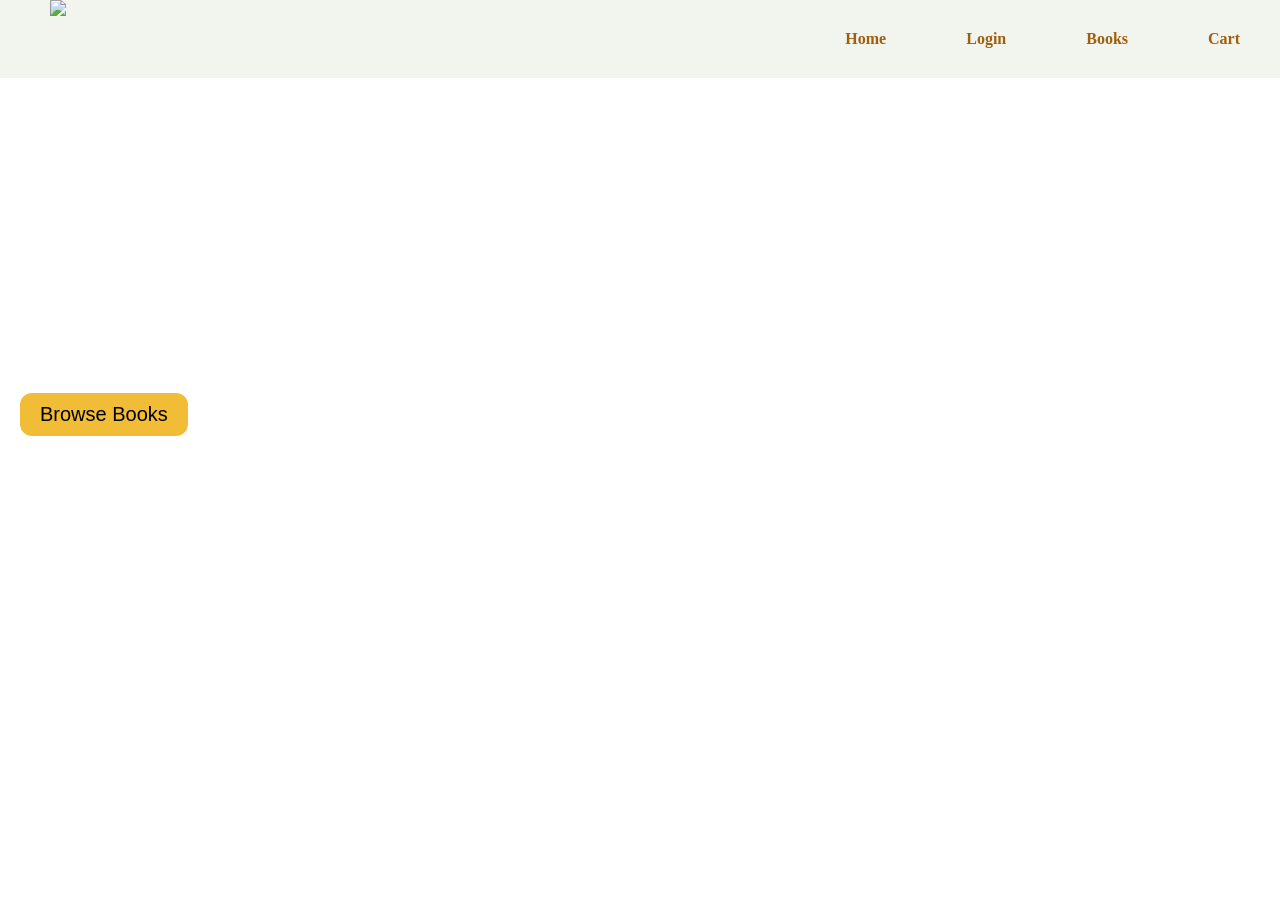
==== index.html @ 8dc9f9da "Add files via upload" ====
<!DOCTYPE html>
<html lang="en">
<head>
    <meta charset="UTF-8">
    <meta name="viewport" content="width=device-width, initial-scale=1.0">
    <title>Bookie Online Store</title>
    <link rel="stylesheet" href="style.css" />
</head>
<body>
    <section id="header">
        <a href="#"><img src="img/logo.png" class="logo"/></a>
        <div>
            <ul id="navbar">
                <li><a href="index.html">Home</a></li>
                <li><a href="login.html">Login</a></li>
                <li><a href="books.html">Books</a></li>
                <li><a href="cart.html">Cart</a></li>
            </ul>
        </div>
    </section>

    <section id="hero">
        <h1>Welcome to Bookie</h1>
        <p>Your one-stop online bookstore for programming and tech books</p>
        <button>Browse Books</button>
    </section>
</body>
</html>
---- style.css ----
*{
    margin: 0;
    padding: 0;
    box-sizing: border-box;
}


#header{
    display: flex;
    /* border: 2px solid black; */
    justify-content: space-between;
    background-color: rgb(242, 245, 237);
    /* padding: 0 20px; */
    

}
.logo{
    width:80px;
    height:auto;
    margin-left: 50px;
}
#navbar{
    display: flex;
    align-items: center;
    justify-content: center;
}
#navbar li{
    list-style: none;
    display: flex;
    justify-content: center;
    align-items: center;
    padding: 30px 40px;
}
#navbar li a{
    text-decoration: none;
    font-size: 16px;
    font-weight: 600;
    color: rgb(160, 94, 14);
    transition: 0.3s ease;
}
#navbar li a:hover{
    color: rgb(101, 101, 233);
}
#hero{
    height: 60vh;
    background-image: url(img/hero1.jpg);
    background-repeat: no-repeat;
    background-size: cover;
    background-position: center;
    display: flex;
    flex-direction: column;
    justify-content: center;
    align-items: flex-start;
}
#hero h1{
    color:white;
    margin-left: 20px;
    font-size: 65px;
}

#hero p{
    color:white;
    margin-top: 10px;
    margin-left: 20px;
    font-size: 25px;
}
#hero button{
    padding: 10px 20px;
    background-color: rgb(241, 189, 55);
    color: black;
    border-radius: 12px;
    outline: none;
    border: 0;
    margin-top: 20px;
    margin-left: 20px;
    font-size: 20px;
    font-family:'Franklin Gothic Medium', 'Arial Narrow', Arial, sans-serif;

}
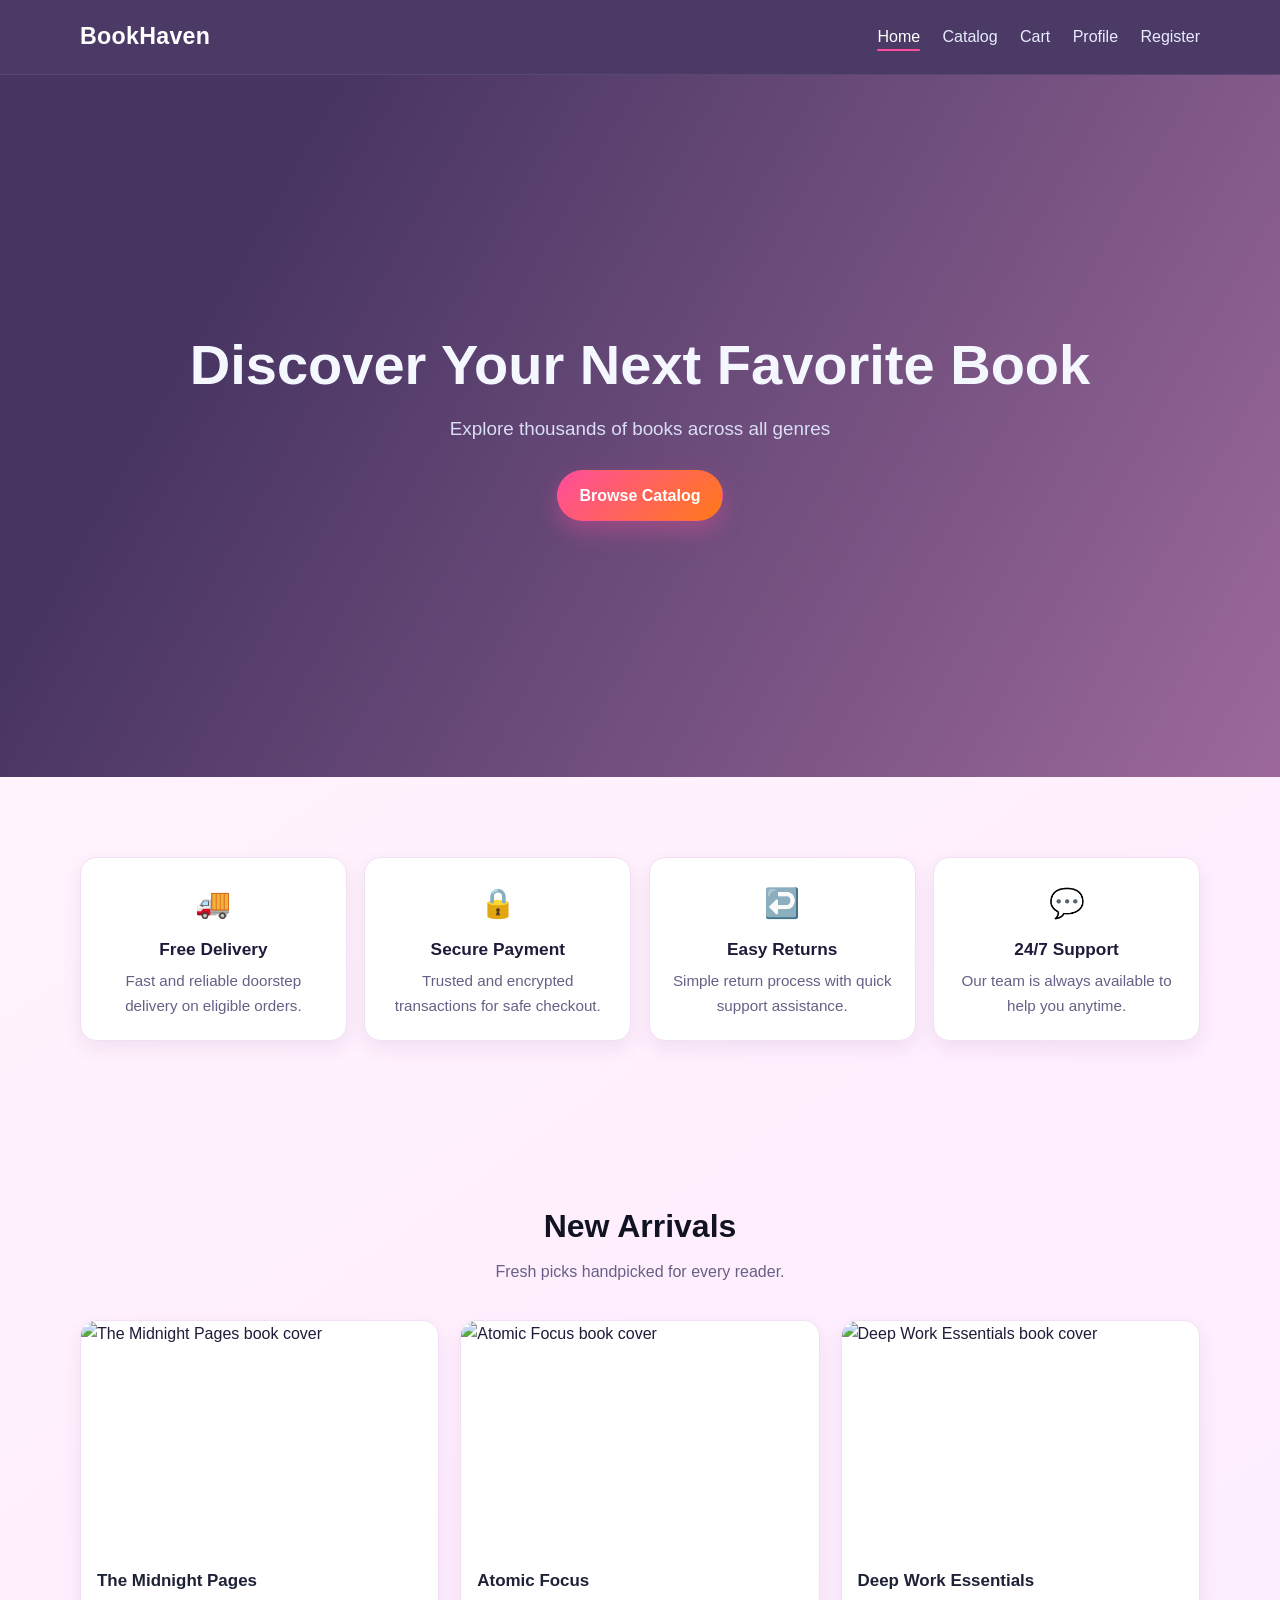
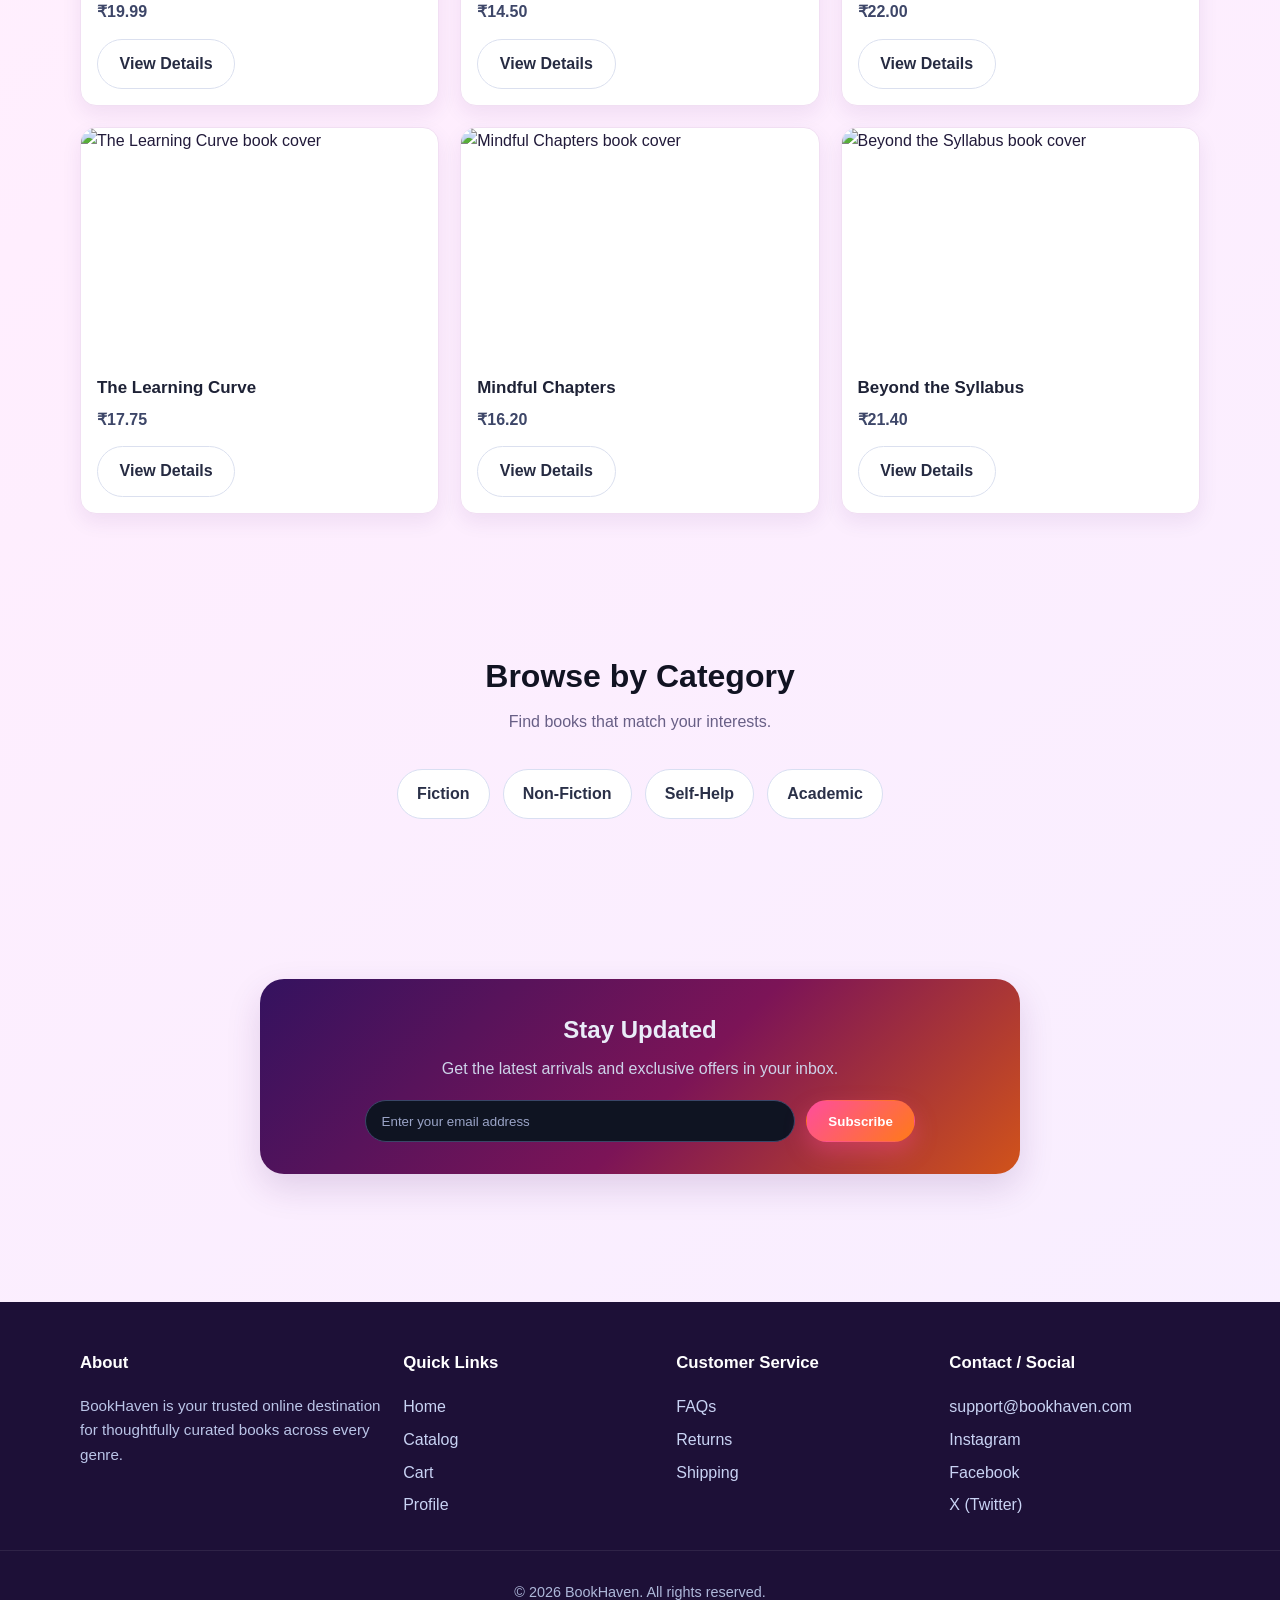
==== commit 79709f18: "Add files via upload" ====
--- a/index.html
+++ b/index.html
@@ -1,28 +1,187 @@
 <!DOCTYPE html>
 <html lang="en">
 <head>
-    <meta charset="UTF-8">
-    <meta name="viewport" content="width=device-width, initial-scale=1.0">
-    <title>Bookie Online Store</title>
-    <link rel="stylesheet" href="style.css" />
+  <meta charset="UTF-8" />
+  <meta name="viewport" content="width=device-width, initial-scale=1.0" />
+  <title>BookHaven | Online Book Store</title>
+  <link rel="stylesheet" href="style.css" />
 </head>
 <body>
-    <section id="header">
-        <a href="#"><img src="img/logo.png" class="logo"/></a>
-        <div>
-            <ul id="navbar">
-                <li><a href="index.html">Home</a></li>
-                <li><a href="login.html">Login</a></li>
-                <li><a href="books.html">Books</a></li>
-                <li><a href="cart.html">Cart</a></li>
-            </ul>
-        </div>
+  <header class="site-header">
+    <nav class="navbar container" aria-label="Main Navigation">
+      <a href="index.html" class="logo">BookHaven</a>
+      <ul class="nav-links">
+        <li><a href="index.html" class="active">Home</a></li>
+        <li><a href="catalog.html">Catalog</a></li>
+        <li><a href="cart.html">Cart</a></li>
+        <li><a href="#">Profile</a></li>
+        <li><a href="register.html">Register</a></li>
+      </ul>
+    </nav>
+  </header>
+
+  <main>
+    <section class="hero" aria-label="Hero Banner">
+      <div class="hero-overlay"></div>
+      <div class="hero-content container">
+        <h1>Discover Your Next Favorite Book</h1>
+        <p>Explore thousands of books across all genres</p>
+        <a href="catalog.html" class="btn btn-primary">Browse Catalog</a>
+      </div>
     </section>
 
-    <section id="hero">
-        <h1>Welcome to Bookie</h1>
-        <p>Your one-stop online bookstore for programming and tech books</p>
-        <button>Browse Books</button>
+    <section class="features section-spacing">
+      <div class="container">
+        <div class="feature-grid">
+          <article class="feature-card">
+            <span class="feature-icon" aria-hidden="true">🚚</span>
+            <h3>Free Delivery</h3>
+            <p>Fast and reliable doorstep delivery on eligible orders.</p>
+          </article>
+          <article class="feature-card">
+            <span class="feature-icon" aria-hidden="true">🔒</span>
+            <h3>Secure Payment</h3>
+            <p>Trusted and encrypted transactions for safe checkout.</p>
+          </article>
+          <article class="feature-card">
+            <span class="feature-icon" aria-hidden="true">↩️</span>
+            <h3>Easy Returns</h3>
+            <p>Simple return process with quick support assistance.</p>
+          </article>
+          <article class="feature-card">
+            <span class="feature-icon" aria-hidden="true">💬</span>
+            <h3>24/7 Support</h3>
+            <p>Our team is always available to help you anytime.</p>
+          </article>
+        </div>
+      </div>
     </section>
+
+    <section class="new-arrivals section-spacing" id="catalog">
+      <div class="container">
+        <div class="section-head">
+          <h2>New Arrivals</h2>
+          <p>Fresh picks handpicked for every reader.</p>
+        </div>
+        <div class="book-grid">
+          <article class="book-card">
+            <img src="https://images.unsplash.com/photo-1512820790803-83ca734da794?auto=format&fit=crop&w=600&q=80" alt="The Midnight Pages book cover" />
+            <div class="book-info">
+              <h3>The Midnight Pages</h3>
+              <p class="price">₹19.99</p>
+              <a href="#" class="btn btn-outline">View Details</a>
+            </div>
+          </article>
+          <article class="book-card">
+            <img src="https://images.unsplash.com/photo-1524578271613-d550eacf6090?auto=format&fit=crop&w=600&q=80" alt="Atomic Focus book cover" />
+            <div class="book-info">
+              <h3>Atomic Focus</h3>
+              <p class="price">₹14.50</p>
+              <a href="#" class="btn btn-outline">View Details</a>
+            </div>
+          </article>
+          <article class="book-card">
+            <img src="https://images.unsplash.com/photo-1481627834876-b7833e8f5570?auto=format&fit=crop&w=600&q=80" alt="Deep Work Essentials book cover" />
+            <div class="book-info">
+              <h3>Deep Work Essentials</h3>
+              <p class="price">₹22.00</p>
+              <a href="#" class="btn btn-outline">View Details</a>
+            </div>
+          </article>
+          <article class="book-card">
+            <img src="https://images.unsplash.com/photo-1495640388908-05fa85288e61?auto=format&fit=crop&w=600&q=80" alt="The Learning Curve book cover" />
+            <div class="book-info">
+              <h3>The Learning Curve</h3>
+              <p class="price">₹17.75</p>
+              <a href="#" class="btn btn-outline">View Details</a>
+            </div>
+          </article>
+          <article class="book-card">
+            <img src="https://images.unsplash.com/photo-1513001900722-370f803f498d?auto=format&fit=crop&w=600&q=80" alt="Mindful Chapters book cover" />
+            <div class="book-info">
+              <h3>Mindful Chapters</h3>
+              <p class="price">₹16.20</p>
+              <a href="#" class="btn btn-outline">View Details</a>
+            </div>
+          </article>
+          <article class="book-card">
+            <img src="https://images.unsplash.com/photo-1519682337058-a94d519337bc?auto=format&fit=crop&w=600&q=80" alt="Beyond the Syllabus book cover" />
+            <div class="book-info">
+              <h3>Beyond the Syllabus</h3>
+              <p class="price">₹21.40</p>
+              <a href="#" class="btn btn-outline">View Details</a>
+            </div>
+          </article>
+        </div>
+      </div>
+    </section>
+
+    <section class="categories section-spacing">
+      <div class="container">
+        <div class="section-head">
+          <h2>Browse by Category</h2>
+          <p>Find books that match your interests.</p>
+        </div>
+        <div class="category-list">
+          <a href="#" class="category-pill">Fiction</a>
+          <a href="#" class="category-pill">Non-Fiction</a>
+          <a href="#" class="category-pill">Self-Help</a>
+          <a href="#" class="category-pill">Academic</a>
+        </div>
+      </div>
+    </section>
+
+    <section class="newsletter section-spacing">
+      <div class="container">
+        <div class="newsletter-box">
+          <h2>Stay Updated</h2>
+          <p>Get the latest arrivals and exclusive offers in your inbox.</p>
+          <form class="newsletter-form" action="#" method="post">
+            <label for="email" class="sr-only">Email Address</label>
+            <input type="email" id="email" name="email" placeholder="Enter your email address" required />
+            <button type="submit" class="btn btn-primary">Subscribe</button>
+          </form>
+        </div>
+      </div>
+    </section>
+  </main>
+
+  <footer class="site-footer">
+    <div class="container footer-grid">
+      <section>
+        <h3>About</h3>
+        <p>BookHaven is your trusted online destination for thoughtfully curated books across every genre.</p>
+      </section>
+      <section>
+        <h3>Quick Links</h3>
+        <ul>
+          <li><a href="index.html">Home</a></li>
+          <li><a href="catalog.html">Catalog</a></li>
+          <li><a href="cart.html">Cart</a></li>
+          <li><a href="#">Profile</a></li>
+        </ul>
+      </section>
+      <section>
+        <h3>Customer Service</h3>
+        <ul>
+          <li><a href="#">FAQs</a></li>
+          <li><a href="#">Returns</a></li>
+          <li><a href="#">Shipping</a></li>
+        </ul>
+      </section>
+      <section>
+        <h3>Contact / Social</h3>
+        <ul>
+          <li><a href="mailto:support@bookhaven.com">support@bookhaven.com</a></li>
+          <li><a href="#">Instagram</a></li>
+          <li><a href="#">Facebook</a></li>
+          <li><a href="#">X (Twitter)</a></li>
+        </ul>
+      </section>
+    </div>
+    <div class="footer-bottom">
+      <p>&copy; 2026 BookHaven. All rights reserved.</p>
+    </div>
+  </footer>
 </body>
-</html>+</html>
--- a/style.css
+++ b/style.css
@@ -1,79 +1,1103 @@
-*{
-    margin: 0;
-    padding: 0;
-    box-sizing: border-box;
-}
-
-
-#header{
-    display: flex;
-    /* border: 2px solid black; */
-    justify-content: space-between;
-    background-color: rgb(242, 245, 237);
-    /* padding: 0 20px; */
-    
-
-}
-.logo{
-    width:80px;
-    height:auto;
-    margin-left: 50px;
-}
-#navbar{
-    display: flex;
-    align-items: center;
-    justify-content: center;
-}
-#navbar li{
-    list-style: none;
-    display: flex;
-    justify-content: center;
-    align-items: center;
-    padding: 30px 40px;
-}
-#navbar li a{
-    text-decoration: none;
-    font-size: 16px;
-    font-weight: 600;
-    color: rgb(160, 94, 14);
-    transition: 0.3s ease;
-}
-#navbar li a:hover{
-    color: rgb(101, 101, 233);
-}
-#hero{
-    height: 60vh;
-    background-image: url(img/hero1.jpg);
-    background-repeat: no-repeat;
-    background-size: cover;
-    background-position: center;
-    display: flex;
+/* ========================================
+   BookHaven Home Page Styles
+   Clean, modern, premium UI
+======================================== */
+
+*,
+*::before,
+*::after {
+  box-sizing: border-box;
+}
+
+:root {
+  --bg-dark: #1b1038;
+  --bg-mid: #2a1b55;
+  --bg-soft: #fff7fc;
+  --text-main: #211a3a;
+  --text-light: #f5f7ff;
+  --text-muted: #685f86;
+  --accent: #ff4d9d;
+  --accent-dark: #ff7a18;
+  --card-bg: #ffffff;
+  --border-soft: #f1dff3;
+  --shadow-sm: 0 8px 20px rgba(74, 29, 109, 0.08);
+  --shadow-md: 0 14px 34px rgba(74, 29, 109, 0.15);
+  --radius-sm: 10px;
+  --radius-md: 16px;
+  --radius-lg: 24px;
+  --transition-fast: 0.25s ease;
+}
+
+html {
+  scroll-behavior: smooth;
+}
+
+body {
+  margin: 0;
+  font-family: "Segoe UI", Roboto, Arial, sans-serif;
+  color: var(--text-main);
+  background: linear-gradient(145deg, #fff7fc 0%, #ffeefe 45%, #f7eeff 100%);
+  line-height: 1.6;
+}
+
+img {
+  width: 100%;
+  display: block;
+}
+
+a {
+  color: inherit;
+  text-decoration: none;
+}
+
+ul {
+  list-style: none;
+  margin: 0;
+  padding: 0;
+}
+
+.container {
+  width: min(1120px, 92%);
+  margin: 0 auto;
+}
+
+.section-spacing {
+  padding: 5rem 0;
+}
+
+.section-head {
+  text-align: center;
+  margin-bottom: 2.2rem;
+}
+
+.section-head h2 {
+  margin: 0 0 0.4rem;
+  font-size: clamp(1.6rem, 2.5vw, 2.2rem);
+  color: #111322;
+}
+
+.section-head p {
+  margin: 0;
+  color: var(--text-muted);
+}
+
+.btn {
+  display: inline-flex;
+  align-items: center;
+  justify-content: center;
+  font-weight: 600;
+  border-radius: 999px;
+  border: 1px solid transparent;
+  padding: 0.72rem 1.35rem;
+  transition: transform var(--transition-fast), box-shadow var(--transition-fast),
+    background-color var(--transition-fast), color var(--transition-fast);
+  cursor: pointer;
+}
+
+.btn:hover {
+  transform: translateY(-2px);
+}
+
+.btn-primary {
+  background: linear-gradient(135deg, var(--accent), var(--accent-dark));
+  color: #fff;
+  box-shadow: 0 10px 22px rgba(255, 77, 157, 0.35);
+}
+
+.btn-primary:hover {
+  background: linear-gradient(135deg, #ff3f91, #ff9c1a);
+  box-shadow: 0 12px 26px rgba(255, 122, 24, 0.4);
+}
+
+.btn-outline {
+  background: #fff;
+  color: #262b42;
+  border-color: #dbe0ef;
+}
+
+.btn-outline:hover {
+  background: #f3f6ff;
+  border-color: #cdd4e9;
+}
+
+.site-header {
+  position: sticky;
+  top: 0;
+  z-index: 1000;
+  backdrop-filter: blur(10px);
+  background: rgba(36, 16, 69, 0.82);
+  border-bottom: 1px solid rgba(255, 255, 255, 0.08);
+}
+
+.navbar {
+  min-height: 74px;
+  display: flex;
+  align-items: center;
+  justify-content: space-between;
+}
+
+.logo {
+  font-size: 1.45rem;
+  font-weight: 700;
+  color: #ffffff;
+  letter-spacing: 0.3px;
+}
+
+.nav-links {
+  display: flex;
+  align-items: center;
+  gap: 1.4rem;
+}
+
+.nav-links a {
+  color: #e8ecff;
+  font-weight: 500;
+  position: relative;
+  transition: color var(--transition-fast);
+}
+
+.nav-links a::after {
+  content: "";
+  position: absolute;
+  left: 0;
+  bottom: -6px;
+  width: 0;
+  height: 2px;
+  border-radius: 2px;
+  background: var(--accent);
+  transition: width var(--transition-fast);
+}
+
+.nav-links a:hover,
+.nav-links a.active {
+  color: #ffffff;
+}
+
+.nav-links a:hover::after,
+.nav-links a.active::after {
+  width: 100%;
+}
+
+.hero {
+  position: relative;
+  min-height: 78vh;
+  display: grid;
+  place-items: center;
+  background-image: url("https://images.unsplash.com/photo-1524995997946-a1c2e315a42f?auto=format&fit=crop&w=1800&q=80");
+  background-size: cover;
+  background-position: center;
+  overflow: hidden;
+}
+
+.hero-overlay {
+  position: absolute;
+  inset: 0;
+  background: linear-gradient(
+    120deg,
+    rgba(31, 10, 64, 0.82) 20%,
+    rgba(90, 16, 88, 0.6) 100%
+  );
+}
+
+.hero-content {
+  position: relative;
+  z-index: 1;
+  text-align: center;
+  color: var(--text-light);
+  padding: 2rem 0;
+}
+
+.hero h1 {
+  margin: 0;
+  font-size: clamp(2rem, 5vw, 3.5rem);
+  line-height: 1.2;
+}
+
+.hero p {
+  margin: 1rem auto 1.6rem;
+  max-width: 620px;
+  color: #d9def4;
+  font-size: clamp(1rem, 2vw, 1.18rem);
+}
+
+.feature-grid {
+  display: grid;
+  grid-template-columns: repeat(4, minmax(0, 1fr));
+  gap: 1.1rem;
+}
+
+.feature-card {
+  background: var(--card-bg);
+  border: 1px solid var(--border-soft);
+  border-radius: var(--radius-md);
+  box-shadow: var(--shadow-sm);
+  padding: 1.4rem 1.2rem;
+  text-align: center;
+  transition: transform var(--transition-fast), box-shadow var(--transition-fast);
+}
+
+.feature-card:hover {
+  transform: translateY(-4px);
+  box-shadow: var(--shadow-md);
+}
+
+.feature-icon {
+  font-size: 1.8rem;
+  display: inline-block;
+  margin-bottom: 0.5rem;
+}
+
+.feature-card h3 {
+  margin: 0.1rem 0 0.35rem;
+  font-size: 1.08rem;
+}
+
+.feature-card p {
+  margin: 0;
+  color: var(--text-muted);
+  font-size: 0.95rem;
+}
+
+.book-grid {
+  display: grid;
+  grid-template-columns: repeat(3, minmax(0, 1fr));
+  gap: 1.3rem;
+}
+
+.book-card {
+  border-radius: var(--radius-md);
+  background: var(--card-bg);
+  border: 1px solid var(--border-soft);
+  overflow: hidden;
+  box-shadow: var(--shadow-sm);
+  transition: transform var(--transition-fast), box-shadow var(--transition-fast);
+}
+
+.book-card:hover {
+  transform: translateY(-5px);
+  box-shadow: var(--shadow-md);
+}
+
+.book-card:target {
+  border-color: var(--accent);
+  box-shadow: 0 0 0 3px rgba(255, 77, 157, 0.25), var(--shadow-md);
+}
+
+.book-card img {
+  height: 230px;
+  object-fit: cover;
+}
+
+.book-info {
+  padding: 1rem;
+}
+
+.book-info h3 {
+  margin: 0 0 0.35rem;
+  font-size: 1.06rem;
+  color: #1e2236;
+}
+
+.price {
+  margin: 0 0 0.85rem;
+  color: #3d4668;
+  font-weight: 700;
+}
+
+.categories {
+  padding-top: 3.6rem;
+}
+
+.category-list {
+  display: flex;
+  flex-wrap: wrap;
+  justify-content: center;
+  gap: 0.8rem;
+}
+
+.category-pill {
+  padding: 0.68rem 1.2rem;
+  border-radius: 999px;
+  border: 1px solid #d9dff2;
+  background: #ffffff;
+  color: #2a3048;
+  font-weight: 600;
+  transition: background-color var(--transition-fast), color var(--transition-fast),
+    border-color var(--transition-fast), transform var(--transition-fast);
+}
+
+.category-pill:hover {
+  background: #4d1f76;
+  color: #ffffff;
+  border-color: #4d1f76;
+  transform: translateY(-2px);
+}
+
+.newsletter-box {
+  max-width: 760px;
+  margin: 0 auto;
+  text-align: center;
+  background: linear-gradient(135deg, #34125f 0%, #7c1457 55%, #d1531a 100%);
+  color: #e9ecf8;
+  border-radius: var(--radius-lg);
+  padding: 2rem 1.4rem;
+  box-shadow: var(--shadow-md);
+}
+
+.newsletter-box h2 {
+  margin-top: 0;
+  margin-bottom: 0.4rem;
+}
+
+.newsletter-box p {
+  margin: 0 0 1.2rem;
+  color: #cdd3e9;
+}
+
+.newsletter-form {
+  display: flex;
+  gap: 0.7rem;
+  justify-content: center;
+  flex-wrap: wrap;
+}
+
+.newsletter-form input {
+  width: min(430px, 100%);
+  border: 1px solid #3a4668;
+  background: #0f1422;
+  color: #eef2ff;
+  border-radius: 999px;
+  padding: 0.78rem 1rem;
+  outline: none;
+  transition: border-color var(--transition-fast), box-shadow var(--transition-fast);
+}
+
+.newsletter-form input::placeholder {
+  color: #9aa4c7;
+}
+
+.newsletter-form input:focus {
+  border-color: #ff4d9d;
+  box-shadow: 0 0 0 4px rgba(255, 77, 157, 0.2);
+}
+
+.sr-only {
+  position: absolute;
+  width: 1px;
+  height: 1px;
+  padding: 0;
+  margin: -1px;
+  overflow: hidden;
+  clip: rect(0, 0, 0, 0);
+  border: 0;
+}
+
+.site-footer {
+  margin-top: 3rem;
+  background: #1d1037;
+  color: #d7ddf5;
+}
+
+.footer-grid {
+  display: grid;
+  grid-template-columns: 1.2fr 1fr 1fr 1fr;
+  gap: 1.4rem;
+  padding: 3rem 0 2rem;
+}
+
+.footer-grid h3 {
+  margin-top: 0;
+  color: #ffffff;
+  font-size: 1.05rem;
+}
+
+.footer-grid p {
+  margin: 0;
+  color: #bac4e7;
+  font-size: 0.95rem;
+}
+
+.footer-grid li + li {
+  margin-top: 0.45rem;
+}
+
+.footer-grid a {
+  color: #c9d3f4;
+  transition: color var(--transition-fast);
+}
+
+.footer-grid a:hover {
+  color: #ffffff;
+}
+
+.footer-bottom {
+  text-align: center;
+  border-top: 1px solid rgba(255, 255, 255, 0.08);
+  padding: 0.95rem 0;
+  color: #aeb8da;
+  font-size: 0.9rem;
+}
+
+@media (max-width: 1024px) {
+  .feature-grid {
+    grid-template-columns: repeat(2, minmax(0, 1fr));
+  }
+
+  .book-grid {
+    grid-template-columns: repeat(2, minmax(0, 1fr));
+  }
+
+  .footer-grid {
+    grid-template-columns: repeat(2, minmax(0, 1fr));
+  }
+}
+
+@media (max-width: 768px) {
+  .navbar {
     flex-direction: column;
     justify-content: center;
+    gap: 0.65rem;
+    padding: 0.9rem 0;
+  }
+
+  .nav-links {
+    flex-wrap: wrap;
+    justify-content: center;
+    gap: 1rem;
+  }
+
+  .hero {
+    min-height: 70vh;
+  }
+
+  .section-spacing {
+    padding: 4rem 0;
+  }
+}
+
+@media (max-width: 560px) {
+  .feature-grid,
+  .book-grid,
+  .footer-grid {
+    grid-template-columns: 1fr;
+  }
+
+  .book-card img {
+    height: 210px;
+  }
+
+  .newsletter-box {
+    border-radius: var(--radius-md);
+  }
+}
+
+/* ========================================
+   Catalog Page Styles
+======================================== */
+
+.catalog-hero {
+  padding: 7rem 0 3rem;
+  background: linear-gradient(135deg, #2c1151 0%, #5c166f 55%, #c44924 100%);
+  color: #eef2ff;
+}
+
+.catalog-breadcrumb {
+  margin: 0 0 0.6rem;
+  color: #bec8ee;
+  font-size: 0.92rem;
+}
+
+.catalog-hero h1 {
+  margin: 0;
+  font-size: clamp(1.8rem, 4vw, 2.8rem);
+}
+
+.catalog-hero p {
+  margin: 0.75rem 0 0;
+  color: #d4dcf8;
+  max-width: 760px;
+}
+
+.catalog-hero-actions {
+  margin-top: 1rem;
+}
+
+.catalog-layout {
+  padding-top: 3.2rem;
+}
+
+.catalog-grid {
+  display: grid;
+  grid-template-columns: 280px minmax(0, 1fr);
+  gap: 1.4rem;
+  align-items: start;
+}
+
+.catalog-filter-shell {
+  position: relative;
+}
+
+.catalog-filter-toggle {
+  position: absolute;
+  opacity: 0;
+  pointer-events: none;
+}
+
+.catalog-sidebar {
+  position: sticky;
+  top: 94px;
+  background: #ffffff;
+  border: 1px solid var(--border-soft);
+  border-radius: var(--radius-md);
+  box-shadow: var(--shadow-sm);
+  padding: 1.2rem;
+}
+
+.catalog-sidebar h2 {
+  margin: 0 0 1rem;
+  font-size: 1.12rem;
+}
+
+.filter-block + .filter-block {
+  margin-top: 1.2rem;
+  padding-top: 1.05rem;
+  border-top: 1px solid #edf0f8;
+}
+
+.filter-block h3 {
+  margin: 0 0 0.55rem;
+  font-size: 0.96rem;
+  color: #27314a;
+}
+
+.filter-block li + li {
+  margin-top: 0.35rem;
+}
+
+.filter-block a {
+  color: #5c6685;
+  transition: color var(--transition-fast);
+}
+
+.filter-block a:hover {
+  color: #232a40;
+}
+
+.category-filter-list label {
+  display: block;
+  padding: 0.45rem 0.55rem;
+  border-radius: 9px;
+  color: #4c5778;
+  cursor: pointer;
+  transition: background-color var(--transition-fast), color var(--transition-fast);
+}
+
+.category-filter-list label:hover {
+  background: #f8ecf9;
+  color: #261d40;
+}
+
+.catalog-toolbar {
+  display: flex;
+  justify-content: space-between;
+  align-items: center;
+  gap: 1rem;
+  margin-bottom: 1.2rem;
+  background: #ffffff;
+  border: 1px solid var(--border-soft);
+  border-radius: var(--radius-md);
+  box-shadow: var(--shadow-sm);
+  padding: 0.75rem 1rem;
+}
+
+.catalog-toolbar p {
+  margin: 0;
+  color: #495573;
+  font-weight: 600;
+}
+
+.catalog-toolbar select {
+  border: 1px solid #d8deef;
+  background: #ffffff;
+  color: #1f263c;
+  border-radius: 10px;
+  padding: 0.48rem 0.75rem;
+  font: inherit;
+}
+
+.catalog-toolbar select:focus {
+  outline: 2px solid rgba(139, 92, 246, 0.26);
+  outline-offset: 1px;
+}
+
+.catalog-book-grid {
+  display: grid;
+  grid-template-columns: repeat(3, minmax(0, 1fr));
+  gap: 1.2rem;
+}
+
+.catalog-actions {
+  display: flex;
+  justify-content: flex-end;
+  margin-bottom: 1rem;
+}
+
+.add-to-cart-btn.hide {
+  display: none;
+}
+
+.catalog-qty-control {
+  display: none;
+  align-items: center;
+  gap: 0.4rem;
+  margin-top: 0.25rem;
+}
+
+.catalog-qty-control.show {
+  display: inline-flex;
+}
+
+#cat-fiction:checked ~ .catalog-grid .catalog-book-grid .book-card,
+#cat-non-fiction:checked ~ .catalog-grid .catalog-book-grid .book-card,
+#cat-self-help:checked ~ .catalog-grid .catalog-book-grid .book-card,
+#cat-academic:checked ~ .catalog-grid .catalog-book-grid .book-card,
+#cat-biographies:checked ~ .catalog-grid .catalog-book-grid .book-card {
+  display: none;
+}
+
+#cat-fiction:checked ~ .catalog-grid .catalog-book-grid .cat-fiction,
+#cat-non-fiction:checked ~ .catalog-grid .catalog-book-grid .cat-non-fiction,
+#cat-self-help:checked ~ .catalog-grid .catalog-book-grid .cat-self-help,
+#cat-academic:checked ~ .catalog-grid .catalog-book-grid .cat-academic,
+#cat-biographies:checked ~ .catalog-grid .catalog-book-grid .cat-biographies {
+  display: block;
+}
+
+#cat-all:checked ~ .catalog-grid .category-filter-list label[for="cat-all"],
+#cat-fiction:checked ~ .catalog-grid .category-filter-list label[for="cat-fiction"],
+#cat-non-fiction:checked ~ .catalog-grid .category-filter-list label[for="cat-non-fiction"],
+#cat-self-help:checked ~ .catalog-grid .category-filter-list label[for="cat-self-help"],
+#cat-academic:checked ~ .catalog-grid .category-filter-list label[for="cat-academic"],
+#cat-biographies:checked ~ .catalog-grid .category-filter-list label[for="cat-biographies"] {
+  background: linear-gradient(135deg, #ff4d9d, #ff7a18);
+  color: #ffffff;
+}
+
+@media (max-width: 1120px) {
+  .catalog-book-grid {
+    grid-template-columns: repeat(2, minmax(0, 1fr));
+  }
+}
+
+@media (max-width: 900px) {
+  .catalog-grid {
+    grid-template-columns: 1fr;
+  }
+
+  .catalog-sidebar {
+    position: static;
+  }
+}
+
+@media (max-width: 560px) {
+  .catalog-toolbar {
+    flex-direction: column;
     align-items: flex-start;
-}
-#hero h1{
-    color:white;
-    margin-left: 20px;
-    font-size: 65px;
-}
-
-#hero p{
-    color:white;
-    margin-top: 10px;
-    margin-left: 20px;
-    font-size: 25px;
-}
-#hero button{
-    padding: 10px 20px;
-    background-color: rgb(241, 189, 55);
-    color: black;
-    border-radius: 12px;
-    outline: none;
-    border: 0;
-    margin-top: 20px;
-    margin-left: 20px;
-    font-size: 20px;
-    font-family:'Franklin Gothic Medium', 'Arial Narrow', Arial, sans-serif;
-
+  }
+
+  .catalog-book-grid {
+    grid-template-columns: 1fr;
+  }
+}
+
+/* ========================================
+   Cart Page Styles
+======================================== */
+
+.cart-hero {
+  padding: 7rem 0 3rem;
+  background: linear-gradient(135deg, #2c1151 0%, #5c166f 55%, #c44924 100%);
+  color: #eef2ff;
+}
+
+.cart-breadcrumb {
+  margin: 0 0 0.55rem;
+  color: #cbd4f7;
+  font-size: 0.92rem;
+}
+
+.cart-hero h1 {
+  margin: 0;
+  font-size: clamp(1.8rem, 4vw, 2.8rem);
+}
+
+.cart-hero p {
+  margin: 0.7rem 0 0;
+  color: #dde4ff;
+}
+
+.cart-grid {
+  display: grid;
+  grid-template-columns: minmax(0, 1fr) 320px;
+  gap: 1.3rem;
+  align-items: start;
+}
+
+.cart-table-card,
+.order-summary {
+  background: #ffffff;
+  border: 1px solid var(--border-soft);
+  border-radius: var(--radius-md);
+  box-shadow: var(--shadow-sm);
+}
+
+.cart-table-card {
+  padding: 1rem;
+}
+
+.cart-table-head {
+  display: flex;
+  justify-content: space-between;
+  align-items: center;
+  margin-bottom: 0.9rem;
+}
+
+.cart-table-head h2 {
+  margin: 0;
+  font-size: 1.2rem;
+}
+
+.cart-table-head p {
+  margin: 0;
+  color: #5f6887;
+  font-weight: 600;
+}
+
+.cart-table-wrap {
+  overflow-x: auto;
+}
+
+.cart-table {
+  width: 100%;
+  border-collapse: collapse;
+  min-width: 640px;
+}
+
+.cart-table th {
+  text-align: left;
+  font-size: 0.9rem;
+  color: #5f6887;
+  font-weight: 600;
+  padding: 0.75rem 0.65rem;
+  border-bottom: 1px solid #efe4f2;
+}
+
+.cart-table td {
+  padding: 0.9rem 0.65rem;
+  border-bottom: 1px solid #f2eaf5;
+  font-weight: 600;
+  color: #2a2345;
+}
+
+.cart-empty {
+  text-align: center;
+  padding: 1.4rem 0.75rem;
+  color: #6a6088;
+  font-weight: 600;
+}
+
+.remove-btn {
+  display: inline-flex;
+  align-items: center;
+  justify-content: center;
+  border-radius: 999px;
+  padding: 0.32rem 0.75rem;
+  border: 1px solid #f3bfd8;
+  background: #fff3f9;
+  color: #ad245e;
+  font-size: 0.84rem;
+  font-weight: 700;
+  cursor: pointer;
+  transition: background-color var(--transition-fast), color var(--transition-fast);
+}
+
+.remove-btn:hover {
+  background: #ffe2ef;
+  color: #8f1d4e;
+}
+
+.qty-control {
+  display: inline-flex;
+  align-items: center;
+  gap: 0.38rem;
+}
+
+.qty-btn {
+  width: 30px;
+  height: 30px;
+  border-radius: 999px;
+  border: 1px solid #ebc5da;
+  background: #fff4f9;
+  color: #7a2454;
+  font-size: 1rem;
+  font-weight: 700;
+  cursor: pointer;
+  line-height: 1;
+}
+
+.qty-btn:hover {
+  background: #ffe6f2;
+}
+
+.cart-book {
+  display: flex;
+  align-items: center;
+  gap: 0.75rem;
+}
+
+.cart-book img {
+  width: 64px;
+  height: 80px;
+  object-fit: cover;
+  border-radius: 10px;
+}
+
+.cart-book h3 {
+  margin: 0;
+  font-size: 1rem;
+}
+
+.cart-book p {
+  margin: 0.2rem 0 0;
+  color: #7a6d94;
+  font-weight: 500;
+  font-size: 0.88rem;
+}
+
+.qty-chip {
+  display: inline-flex;
+  align-items: center;
+  justify-content: center;
+  min-width: 34px;
+  padding: 0.3rem 0.6rem;
+  border-radius: 999px;
+  background: #f7ebf8;
+  color: #511f68;
+  font-weight: 700;
+}
+
+.order-summary {
+  padding: 1.15rem 1rem;
+  position: sticky;
+  top: 94px;
+}
+
+.order-summary h2 {
+  margin: 0 0 1rem;
+  font-size: 1.14rem;
+}
+
+.summary-row {
+  display: flex;
+  justify-content: space-between;
+  align-items: center;
+  margin-bottom: 0.78rem;
+  color: #514a6b;
+}
+
+.summary-row strong {
+  color: #291f46;
+}
+
+.summary-total {
+  margin-top: 0.95rem;
+  font-size: 1.07rem;
+}
+
+.order-summary hr {
+  border: 0;
+  border-top: 1px solid #efe6f4;
+  margin: 0.9rem 0 0;
+}
+
+.checkout-btn {
+  width: 100%;
+  margin-top: 1rem;
+}
+
+.continue-link {
+  margin-top: 0.85rem;
+  display: inline-block;
+  color: #5d2b77;
+  font-weight: 600;
+}
+
+.continue-link:hover {
+  text-decoration: underline;
+}
+
+@media (max-width: 980px) {
+  .cart-grid {
+    grid-template-columns: 1fr;
+  }
+
+  .order-summary {
+    position: static;
+  }
+}
+
+/* =========================
+   Register Page Styles
+========================= */
+
+.register-wrapper {
+  display: flex;
+  justify-content: center;
+  align-items: center;
+  padding: 5rem 0;
+}
+
+.form-card {
+  background: #ffffff;
+  padding: 2rem;
+  border-radius: 16px;
+  width: 420px;
+  box-shadow: 0 14px 34px rgba(74, 29, 109, 0.15);
+  border: 1px solid var(--border-soft);
+}
+
+.form-card h2 {
+  text-align: center;
+  margin-bottom: 1.5rem;
+}
+
+.form-card table {
+  width: 100%;
+}
+
+.form-card td {
+  padding: 10px;
+  font-weight: 500;
+  color: #3d4668;
+}
+
+.form-card input {
+  width: 100%;
+  padding: 8px;
+  border-radius: 8px;
+  border: 1px solid #ddd;
+  outline: none;
+}
+
+.form-card input:focus {
+  border-color: var(--accent);
+  box-shadow: 0 0 0 3px rgba(255, 77, 157, 0.2);
+}
+
+.form-btn {
+  width: 100%;
+  margin-top: 10px;
+}
+
+/* Register/Login switch text */
+.switch-link {
+  text-align: center;
+  margin-top: 15px;
+  font-size: 14px;
+  color: #64748b;
+}
+
+.switch-link a {
+  color: var(--accent);
+  text-decoration: none;
+  font-weight: 600;
+}
+
+.switch-link a:hover {
+  text-decoration: underline;
+}
+
+
+/* =========================
+   Payment Page Styles
+========================= */
+
+.payment-wrapper {
+  display: flex;
+  justify-content: center;
+  align-items: center;
+  padding: 5rem 0;
+}
+
+.payment-card {
+  background: #ffffff;
+  padding: 2rem;
+  border-radius: 16px;
+  width: 450px;
+  box-shadow: 0 14px 34px rgba(74, 29, 109, 0.15);
+  border: 1px solid var(--border-soft);
+}
+
+.payment-card h2 {
+  text-align: center;
+  margin-bottom: 1.5rem;
+}
+
+.payment-card table {
+  width: 100%;
+}
+
+.payment-card td {
+  padding: 10px;
+  font-weight: 500;
+  color: #3d4668;
+}
+
+.payment-card input {
+  width: 100%;
+  padding: 8px;
+  border-radius: 8px;
+  border: 1px solid #ddd;
+  outline: none;
+}
+
+.payment-card input:focus {
+  border-color: var(--accent);
+  box-shadow: 0 0 0 3px rgba(255, 77, 157, 0.2);
+}
+
+.pay-btn {
+  width: 100%;
+  margin-top: 10px;
+}
+
+
+/* =========================
+   Confirmation Page
+========================= */
+
+.confirmation-wrapper {
+  display: flex;
+  justify-content: center;
+  align-items: center;
+  padding: 6rem 0;
+}
+
+.confirmation-card {
+  background: #ffffff;
+  padding: 2.5rem;
+  border-radius: 16px;
+  text-align: center;
+  box-shadow: 0 14px 34px rgba(74, 29, 109, 0.15);
+  border: 1px solid var(--border-soft);
+  max-width: 400px;
+}
+
+.confirmation-card h1 {
+  margin-bottom: 1rem;
+}
+
+.confirmation-card p {
+  color: #5f6887;
+  margin-bottom: 0.5rem;
 }
